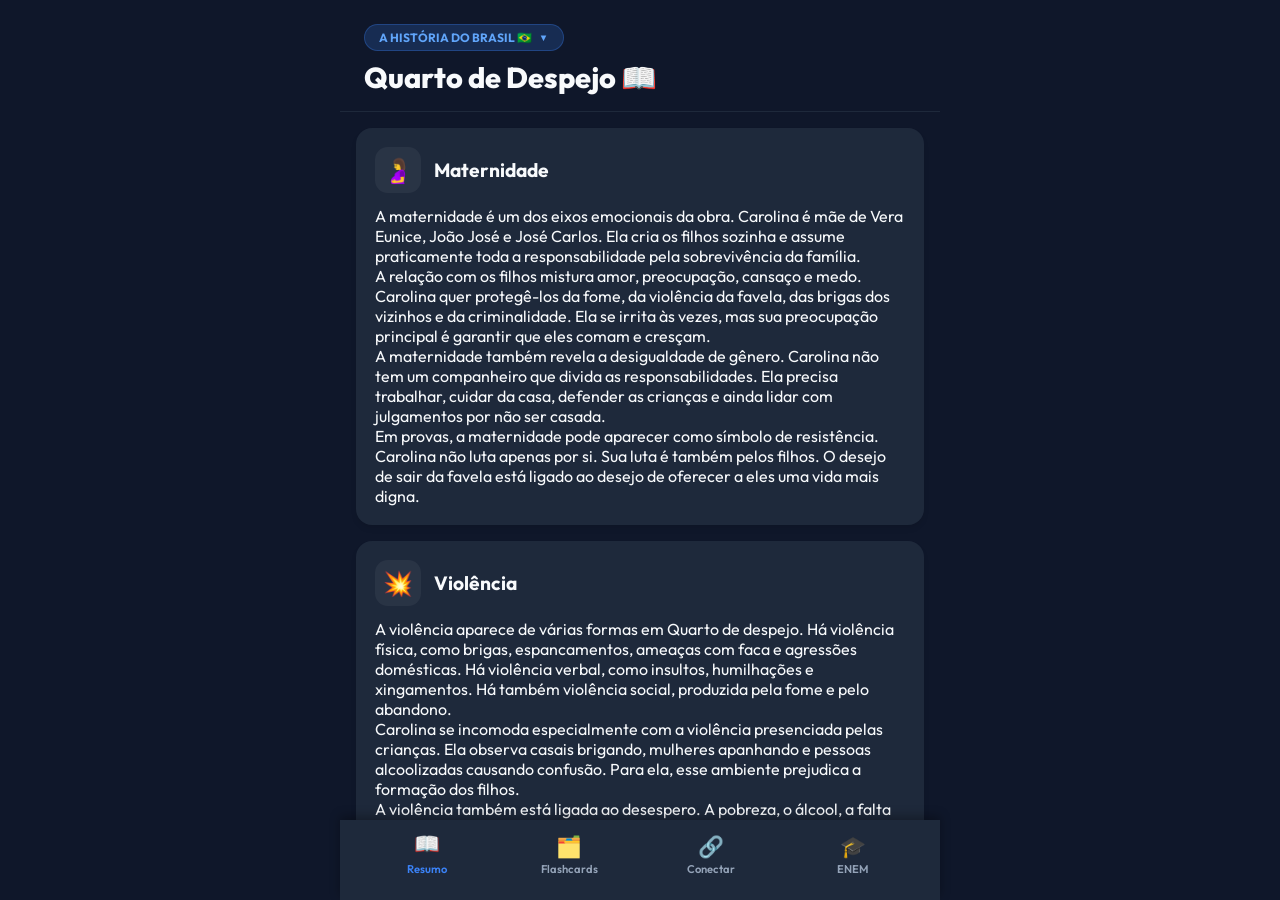
==== quarto.html @ 00ceaa67 "feat: adiciona tema Quarto de Despejo com markdown dinâmico e embaralhamento" ====
<!DOCTYPE html>
<html lang="pt-BR">
<head>
    <meta charset="UTF-8">
    <meta name="viewport" content="width=device-width, initial-scale=1.0, maximum-scale=1.0, user-scalable=no">
    <meta name="theme-color" content="#0f172a">
    <title>Quarto de Despejo - Estudo Completo</title>
    <link rel="manifest" href="manifest.json">
    <link href="https://fonts.googleapis.com/css2?family=Outfit:wght@300;400;500;600;700;800;900&display=swap" rel="stylesheet">
    <link rel="stylesheet" href="style.css?v=12">
    <!-- Confetti Library -->
    <script src="https://cdn.jsdelivr.net/npm/canvas-confetti@1.6.0/dist/confetti.browser.min.js"></script>
</head>
<body data-tema="quarto">
    <!-- Screen Flash Overlay for Feedback -->
    <div id="screen-flash" class="screen-flash"></div>
    <div class="app-container">
        <!-- Top Navigation -->
        <header class="app-header">
            <div class="header-titles">
                <div class="theme-selector-container" id="theme-selector">
                    <button class="theme-badge-btn" id="theme-badge-btn">
                        <span>A História do Brasil 🇧🇷</span>
                        <span class="dropdown-chevron">▼</span>
                    </button>
                    <div class="theme-dropdown-menu" id="theme-dropdown">
                        <button class="theme-option" data-theme="republica">
                            <span class="option-icon">👑</span>
                            <span class="option-text">Proclamação da República</span>
                        </button>
                        <button class="theme-option active" data-theme="livro-quarto">
                            <span class="option-icon">📖</span>
                            <span class="option-text">Quarto de Despejo</span>
                        </button>
                    </div>
                </div>
                <h1 id="page-title">Quarto de Despejo 📖</h1>
            </div>
        </header>

        <!-- Main Content Area -->
        <main class="main-content">
            <!-- SEÇÃO DE ESTUDO (RESUMO) -->
            <section id="conteudo" class="tab-content active">
                <!-- Tema: Proclamação da República -->
                <div id="content-republica" class="theme-content-section" style="display:none;">
                <div class="topic-card">
                    <div class="topic-header">
                        <div class="topic-icon">👀</div>
                        <h2>O Contexto de 1889</h2>
                    </div>
                    <img src="./assets/images/context_1889.png" alt="Contexto da Queda do Império" class="topic-image">
                    <div class="topic-body">
                        <p>O Império estava enfrentando seus últimos dias. Entenda os fatores que levaram à queda da Monarquia:</p>
                        <ul class="feature-list">
                            <li><strong>Abolição da Escravidão:</strong> Os fazendeiros ficaram inconformados por perder a mão de obra escrava e retiraram seu apoio ao Imperador Dom Pedro II.</li>
                            <li><strong>Movimento Republicano:</strong> Muitos setores da sociedade desejavam o federalismo (mais autonomia para que os estados pudessem se governar).</li>
                            <li><strong>A Questão Religiosa:</strong> O Governo Imperial e a Igreja Católica entraram em choque, fazendo com que o Imperador perdesse o suporte do clero.</li>
                            <li><strong>A Questão Militar:</strong> O Exército saiu vitorioso e fortalecido da Guerra do Paraguai e passou a exigir maior participação e influência na política nacional.</li>
                        </ul>
                        <div class="info-box success mt-2">
                            <strong>Em resumo:</strong> Dom Pedro II perdeu seus três pilares de sustentação (Igreja, Exército e Aristocracia Rural), ficando isolado no poder.
                        </div>
                    </div>
                </div>

                <div class="topic-card highlight-card">
                    <div class="topic-header">
                        <div class="topic-icon">⚔️</div>
                        <h2>A Queda do Império</h2>
                    </div>
                    <img src="./assets/images/queda_imperio.png" alt="A Queda do Império" class="topic-image">
                    <div class="topic-body">
                        <p>Como a Monarquia efetivamente chegou ao fim:</p>
                        <ul class="feature-list">
                            <li><strong>Data:</strong> 15 de novembro de 1889.</li>
                            <li><strong>Liderança:</strong> Marechal Deodoro da Fonseca assumiu o comando das tropas militares.</li>
                            <li><span class="alert-text">Ponto de Atenção 🚩:</span> A Proclamação foi, na prática, um <strong>GOLPE MILITAR</strong>. A população assistiu aos eventos sem compreender muito bem, acreditando se tratar apenas de um desfile militar.</li>
                        </ul>
                        <div class="info-box danger mt-2">
                            <strong>Ponto-chave:</strong> Não houve participação ou revolta popular. O novo regime foi instaurado pelas Forças Armadas.
                        </div>
                    </div>
                </div>

                <div class="topic-card">
                    <div class="topic-header">
                        <div class="topic-icon">🪖</div>
                        <h2>A República da Espada (1889-1894)</h2>
                    </div>
                    <img src="./assets/images/republica_espada.png" alt="A República da Espada" class="topic-image">
                    <div class="topic-body">
                        <p>Os cinco primeiros anos do novo regime. O termo "Espada" se refere ao fato de que os presidentes desse período eram militares: os Marechais Deodoro da Fonseca e Floriano Peixoto.</p>
                        <p>O governo neste período foi centralizador e autoritário.</p>
                        <ul class="tag-list">
                            <li class="tag">Estado Laico (Separação da Igreja) ❌⛪</li>
                            <li class="tag">Criação do Registro Civil 📜</li>
                        </ul>
                    </div>
                </div>

                <div class="topic-card">
                    <div class="topic-header">
                        <div class="topic-icon">💸</div>
                        <h2>A Crise do Encilhamento</h2>
                    </div>
                    <img src="./assets/images/encilhamento.png" alt="O Encilhamento" class="topic-image">
                    <div class="topic-body">
                        <p>Ainda na República da Espada, o ministro Rui Barbosa tentou industrializar o Brasil rapidamente, estimulando a economia. Sua estratégia:</p>
                        <ul class="feature-list">
                            <li>Liberou a emissão de moeda (dinheiro sem lastro).</li>
                            <li>Facilitou empréstimos bancários para abertura de novas empresas.</li>
                        </ul>
                        <p><strong>O resultado foi desastroso:</strong> Muitas pessoas pegavam empréstimos para criar "empresas fantasmas" na bolsa de valores. Isso gerou uma grave crise especulativa e altíssima inflação.</p>
                        <div class="info-box warning mt-2">
                            <strong>Consequência:</strong> O Encilhamento marcou a primeira grande crise econômica da recém-criada República.
                        </div>
                    </div>
                </div>

                <div class="topic-card">
                    <div class="topic-header">
                        <div class="topic-icon">📜</div>
                        <h2>A Constituição de 1891</h2>
                    </div>
                    <img src="./assets/images/constituicao_1891.png" alt="A Constituição de 1891" class="topic-image">
                    <div class="topic-body">
                        <p>A primeira Constituição Republicana estabeleceu a nova base legal do Brasil:</p>
                        <ul class="feature-list">
                            <li>O Brasil adotou o sistema Presidencialista de governo.</li>
                            <li>O Estado foi dividido em 3 Poderes (Executivo, Legislativo e Judiciário).</li>
                            <li>O Voto passou a ser <strong>ABERTO</strong> (não havia cabine secreta, as pessoas declaravam seus votos).</li>
                        </ul>
                        <div class="info-box danger mt-2">
                            <strong>⚠️ Exclusão Social:</strong> Apenas homens maiores de 21 anos e alfabetizados tinham direito ao voto. Mulheres, analfabetos, mendigos e soldados ficaram excluídos do sistema eleitoral.
                        </div>
                    </div>
                </div>

                <div class="topic-card highlight-card">
                    <div class="topic-header">
                        <div class="topic-icon">👑</div>
                        <h2>República Oligárquica (1894–1930)</h2>
                    </div>
                    <img src="./assets/images/republica_oligarquica.png" alt="República Oligárquica" class="topic-image">
                    <div class="topic-body">
                        <p>Com a saída dos militares da presidência, iniciou-se o domínio dos civis. Esta foi a fase mais longa da Primeira República, caracterizada pelo governo da "Oligarquia" (governo de poucos, exercido pela elite dominante).</p>
                        <p>O poder estava concentrado nas mãos dos grandes latifundiários, principalmente os produtores de café de São Paulo e Minas Gerais (a conhecida política do "Café com Leite").</p>
                        <div class="info-box success mt-2">
                            <strong>Dinâmica do Poder:</strong> A elite rural comandava as diretrizes econômicas e políticas do país, criando regras que beneficiavam diretamente seus negócios de exportação.
                        </div>
                    </div>
                </div>

                <div class="topic-card">
                    <div class="topic-header">
                        <div class="topic-icon">🤠</div>
                        <h2>O Coronelismo</h2>
                    </div>
                    <img src="./assets/images/coronelismo.png" alt="O Coronelismo" class="topic-image">
                    <div class="topic-body">
                        <p>No interior do Brasil, o poder local ficava nas mãos do <strong>Coronel</strong> (geralmente o maior fazendeiro e proprietário de terras da região).</p>
                        <p>Ele exercia forte influência política, social e econômica, controlando a estrutura da cidade e impondo a sua vontade sobre a população na hora das eleições.</p>
                    </div>
                </div>

                <div class="topic-card">
                    <div class="topic-header">
                        <div class="topic-icon">🐴</div>
                        <h2>O Voto de Cabresto</h2>
                    </div>
                    <img src="./assets/images/voto_cabresto.png" alt="O Voto de Cabresto" class="topic-image">
                    <div class="topic-body">
                        <p>Como o voto estabelecido pela Constituição era ABERTO, os eleitores não tinham liberdade e privacidade.</p>
                        <p>O "Voto de Cabresto" era o mecanismo utilizado pelos Coronéis para garantir que a população votasse em seus candidatos indicados. As abordagens incluíam:</p>
                        <ul class="feature-list">
                            <li><strong>Coação Física e Moral:</strong> Ameaças diretas de perda de emprego ou violência.</li>
                            <li><strong>Assistencialismo:</strong> Troca de favores eleitorais por mantimentos, pares de sapatos, remédios e ajuda financeira.</li>
                        </ul>
                        <div class="info-box warning mt-2">
                            <strong>Definição:</strong> O Voto de Cabresto representa a manipulação direta do eleitorado, tratando os cidadãos de forma guiada e sem independência.
                        </div>
                    </div>
                </div>

                <div class="topic-card">
                    <div class="topic-header">
                        <div class="topic-icon">🤝</div>
                        <h2>A Política dos Governadores</h2>
                    </div>
                    <img src="./assets/images/politica_governadores.png" alt="A Política dos Governadores" class="topic-image">
                    <div class="topic-body">
                        <p>Criada pelo presidente Campos Sales, foi uma aliança estratégica entre o Governo Federal e os Governos Estaduais para frear a oposição.</p>
                        <p>O esquema funcionava como uma troca de favores:</p>
                        <ol>
                            <li style="margin-bottom: 0.5rem">Os Coronéis garantiam os votos da população nos candidatos a <strong>Governador</strong>.</li>
                            <li style="margin-bottom: 0.5rem">Os Governadores garantiam apoio incondicional e os votos de seu estado para o <strong>Presidente</strong> da República.</li>
                            <li style="margin-bottom: 0.5rem">Em troca, o Presidente enviava verbas e não interferia nas fraudes e no domínio local exercido pelas oligarquias estaduais e pelos Coronéis.</li>
                        </ol>
                        <div class="info-box success mt-2">
                            <strong>A Estrutura:</strong> Tratava-se de um ciclo fechado. Através do auxílio mútuo e do controle eleitoral, os mesmos grupos políticos mantiveram-se no poder por décadas ininterruptas.
                        </div>
                    </div>
                </div>
                </div> <!-- /content-republica -->

                <!-- Tema: Quarto de Despejo -->
                <div id="content-livro-quarto" class="theme-content-section active"></div>

                <!-- Spacing for bottom nav -->
                <div style="height: 80px;"></div>
            </section>

            <!-- SEÇÃO FLASHCARDS -->
            <section id="flashcards-game" class="tab-content" style="display: none;">
                <div class="flashcard-wrapper game-view">
                    
                    <div class="level-indicator">
                        <span id="flash-level-text" class="level-badge">Nível 1</span>
                    </div>

                    <div class="progress-bar-top">
                        <div class="progress-fill" id="progress"></div>
                    </div>
                    
                    <div class="flashcard-container">
                        <div class="flashcard" id="card">
                            <div class="flashcard-inner">
                                <div class="flashcard-front">
                                    <span class="card-number" id="card-counter">1/10</span>
                                    <img src="" id="card-image" alt="Ilustração do tema" style="width: 120px; height: 120px; object-fit: cover; border-radius: 50%; border: 3px solid rgba(255,255,255,0.2); margin-top: 1rem; display: none;">
                                    <div class="question-content" style="margin-top: 1rem;">
                                        <h3 id="card-question">Pergunta</h3>
                                    </div>
                                    <p class="flip-hint pulse">Toque para avaliar a resposta 👀</p>
                                </div>
                                <div class="flashcard-back">
                                    <div class="answer-content">
                                        <h3 style="color: #93c5fd; margin-bottom: 0.5rem;" id="card-answer-title">Isso é Verdade ou Falso? 🤔</h3>
                                        <p id="card-answer">Resposta</p>
                                    </div>
                                    <div class="evaluation-buttons" id="eval-btns">
                                        <button class="eval-btn error" id="btn-wrong">
                                            <span class="icon">❌</span> Errado
                                        </button>
                                        <button class="eval-btn success" id="btn-correct">
                                            <span class="icon">✅</span> Certo
                                        </button>
                                    </div>
                                    <div class="continue-area" id="continue-area" style="display: none; margin-top: 1.5rem; text-align: center;">
                                        <button class="action-btn primary-btn" id="btn-continue" style="opacity: 0.5; pointer-events: none; margin-bottom: 0;">
                                            Aguarde... ⏱️
                                        </button>
                                    </div>
                                </div>
                            </div>
                        </div>
                        <div class="swipe-hints">
                            <span>Deslize para a esquerda (Errado) ou Direita (Certo) ↔️</span>
                        </div>
                    </div>
                </div>
            </section>

            <!-- SEÇÃO LIGAR OS PONTOS -->
            <section id="match-game" class="tab-content" style="display: none;">
                <div class="game-view">
                    <div class="level-indicator mt-2">
                        <span id="match-level-text" class="level-badge">Nível 1</span>
                    </div>

                    <div class="progress-bar-top mt-2">
                        <div class="progress-fill" id="match-progress"></div>
                    </div>
                    <div class="match-header">
                        <h3>Ligue os Pontos 🔗</h3>
                        <p>Toque no conceito e depois na sua respectiva resposta para conectá-los!</p>
                    </div>
                    <div class="match-board" id="match-board">
                        <div class="match-col" id="match-col-q">
                            <!-- Items inserted by JS -->
                        </div>
                        <div class="match-col" id="match-col-a">
                            <!-- Items inserted by JS -->
                        </div>
                    </div>
                    <button id="btn-next-match" class="action-btn primary-btn mt-4" style="display:none;">Próxima Rodada 🚀</button>
                </div>
            </section>

            <!-- SEÇÃO ENEM -->
            <section id="enem-game" class="tab-content" style="display: none;">
                <div class="game-view">
                    <div class="level-indicator mt-2">
                        <span class="level-badge">Simulado ENEM 🎓</span>
                    </div>

                    <div class="progress-bar-top mt-2">
                        <div class="progress-fill" id="enem-progress"></div>
                    </div>
                    
                    <div class="enem-container">
                        <div class="flashcard" style="cursor: default;">
                            <div class="flashcard-inner" style="transform: none;">
                                <div class="flashcard-front" style="position: relative; height: auto; min-height: 350px;">
                                    <span class="card-number" id="enem-counter">1/5</span>
                                    <div class="question-content" style="text-align: left; margin-top: 1.5rem;">
                                        <h3 id="enem-question" style="font-size: 1.1rem; line-height: 1.5; margin-bottom: 1.5rem; font-weight: 500;">Pergunta ENEM</h3>
                                    </div>
                                    <div class="enem-options" id="enem-options">
                                        <!-- Options injected by JS -->
                                    </div>
                                    <div class="continue-area" id="enem-continue-area" style="display: none; margin-top: 1.5rem; text-align: center;">
                                        <button class="action-btn primary-btn pulse" id="btn-enem-continue">
                                            Próxima Questão ➡️
                                        </button>
                                    </div>
                                </div>
                            </div>
                        </div>
                    </div>
                </div>
            </section>

            <!-- TELA DE RESULTADOS -->
            <section id="results" class="tab-content" style="display: none;">
                <div class="results-container">
                    <h2 id="result-title">Nível Concluído! 🎉</h2>
                    <div class="score-circle">
                        <span id="score-text">0/10</span>
                    </div>
                    <p class="score-message" id="score-message">Excelente desempenho!</p>
                    
                    <div class="stats-row" id="stats-row">
                        <div class="stat-box success-box">
                            <span class="stat-val" id="stat-correct">0</span>
                            <span class="stat-label">Acertos ✅</span>
                        </div>
                        <div class="stat-box error-box" id="error-box">
                            <span class="stat-val" id="stat-wrong">0</span>
                            <span class="stat-label">Erros ❌</span>
                        </div>
                    </div>

                    <div id="next-level-area" class="mt-4" style="display: none;">
                        <p style="margin-bottom: 1rem; color: #f59e0b; font-weight: 600;">Excelente! Está pronto para o próximo passo? O Nível 2 exigirá domínio do conteúdo com conceitos mais formais. 🚀</p>
                        <button class="action-btn next-level-btn" id="btn-next-level">Ir para o Nível 2 📘</button>
                    </div>

                    <div id="restart-area" class="mt-4">
                        <button class="action-btn primary-btn" id="btn-restart">Tentar Novamente 🔄</button>
                        <button class="action-btn secondary-btn" id="btn-back-study">Voltar ao Resumo 📖</button>
                    </div>
                </div>
            </section>
        </main>

        <!-- Bottom Navigation -->
        <nav class="bottom-nav">
            <button class="nav-item active" data-target="conteudo">
                <span class="nav-icon">📖</span>
                <span>Resumo</span>
            </button>
            <button class="nav-item" data-target="flashcards-game">
                <span class="nav-icon">🗂️</span>
                <span>Flashcards</span>
            </button>
            <button class="nav-item" data-target="match-game">
                <span class="nav-icon">🔗</span>
                <span>Conectar</span>
            </button>
            <button class="nav-item" data-target="enem-game">
                <span class="nav-icon">🎓</span>
                <span>ENEM</span>
            </button>
        </nav>
    </div>

    <script src="quarto_markdown.js?v=12"></script>
    <script src="script.js?v=12"></script>
</body>
</html>
---- style.css ----
:root {
    --primary: #3b82f6;
    --primary-dark: #2563eb;
    --bg: #0f172a;
    --surface: #1e293b;
    --surface-active: #334155;
    --text-main: #f8fafc;
    --text-muted: #94a3b8;
    --success: #10b981;
    --danger: #ef4444;
    --warning: #f59e0b;
}

* {
    margin: 0;
    padding: 0;
    box-sizing: border-box;
    font-family: 'Outfit', sans-serif;
    -webkit-tap-highlight-color: transparent;
}

body {
    background-color: var(--bg);
    color: var(--text-main);
    overflow-x: hidden;
    overscroll-behavior-y: none; /* Prevent pull-to-refresh on mobile apps */
}

/* Screen Flash Overlay */
.screen-flash {
    position: fixed;
    top: 0; left: 0; right: 0; bottom: 0;
    pointer-events: none;
    z-index: 9999;
    opacity: 0;
    transition: opacity 0.3s;
}

.flash-green {
    background-color: rgba(16, 185, 129, 0.4);
    animation: flashFade 0.6s ease-out forwards;
}

.flash-red {
    background-color: rgba(239, 68, 68, 0.4);
    animation: flashFade 0.6s ease-out forwards;
}

@keyframes flashFade {
    0% { opacity: 1; }
    100% { opacity: 0; }
}

.app-container {
    width: 100%;
    max-width: 600px;
    margin: 0 auto;
    height: 100vh;
    display: flex;
    flex-direction: column;
    position: relative;
}

/* Header */
.app-header {
    padding: 1.5rem 1.5rem 1rem;
    background: var(--bg);
    position: sticky;
    top: 0;
    z-index: 10;
    border-bottom: 1px solid var(--surface);
}

.badge {
    background: rgba(59, 130, 246, 0.2);
    color: #60a5fa;
    padding: 0.2rem 0.8rem;
    border-radius: 20px;
    font-size: 0.75rem;
    font-weight: 700;
    text-transform: uppercase;
}

.app-header h1 {
    font-size: 1.8rem;
    margin-top: 0.5rem;
    font-weight: 800;
}

/* Main Area */
.main-content {
    flex: 1;
    overflow-y: auto;
    padding: 1rem 1rem 80px 1rem; /* bottom padding for nav */
}

/* Study Cards */
.topic-card {
    background: var(--surface);
    border-radius: 1rem;
    padding: 1.2rem;
    margin-bottom: 1rem;
    box-shadow: 0 4px 6px -1px rgba(0,0,0,0.1);
}

.highlight-card {
    background: linear-gradient(135deg, #1e293b, #1e1b4b);
    border: 1px solid #4338ca;
}

.topic-header {
    display: flex;
    align-items: center;
    gap: 0.8rem;
    margin-bottom: 0.8rem;
}

.topic-image {
    width: 100%;
    height: auto;
    border-radius: 0.8rem;
    margin-bottom: 1rem;
    box-shadow: 0 4px 6px -1px rgba(0,0,0,0.2);
    border: 2px solid var(--surface-active);
}

.topic-icon {
    font-size: 1.5rem;
    background: rgba(255,255,255,0.05);
    padding: 0.5rem;
    border-radius: 0.8rem;
}

.topic-header h2 { font-size: 1.2rem; }
.feature-list li { margin-bottom: 0.5rem; font-size: 0.95rem; color: #cbd5e1; }
.alert-text { color: #f87171; font-weight: 600; }
.tag-list { display: flex; gap: 0.4rem; flex-wrap: wrap; list-style: none; }
.tag { background: rgba(255,255,255,0.1); padding: 0.2rem 0.6rem; border-radius: 12px; font-size: 0.8rem; }
.info-box { padding: 0.8rem; border-radius: 0.5rem; font-size: 0.9rem; margin-top: 0.8rem; }
.info-box.warning { background: rgba(245,158,11,0.1); color: #fcd34d; }
.info-box.danger { background: rgba(239,68,68,0.1); color: #fca5a5; }

.grid-2-cols { display: grid; grid-template-columns: 1fr 1fr; gap: 0.8rem; }
.feature-item { background: rgba(255,255,255,0.03); padding: 0.8rem; border-radius: 0.5rem; }
.feature-item h4 { font-size: 0.95rem; color: #93c5fd; }
.feature-item p { font-size: 0.85rem; color: #94a3b8; margin-top: 0.2rem; }

/* Treinar Menu */
.treinar-menu {
    text-align: center;
    padding: 1rem 0;
}

.treinar-menu h2 {
    margin-bottom: 2rem;
    font-size: 1.6rem;
}

.mode-cards {
    display: flex;
    flex-direction: column;
    gap: 1rem;
}

.mode-btn {
    background: var(--surface);
    border: 2px solid var(--surface-active);
    border-radius: 1rem;
    padding: 1.5rem;
    display: flex;
    align-items: center;
    gap: 1rem;
    cursor: pointer;
    text-align: left;
    color: var(--text-main);
    transition: transform 0.2s, background-color 0.2s;
}

.mode-btn:active {
    transform: scale(0.96);
    background: var(--surface-active);
}

.mode-icon {
    font-size: 2.2rem;
    background: rgba(255,255,255,0.05);
    padding: 0.8rem;
    border-radius: 1rem;
}

.mode-text h3 {
    font-size: 1.2rem;
    margin-bottom: 0.2rem;
}

.mode-text p {
    font-size: 0.85rem;
    color: var(--text-muted);
}

.game-view {
    height: 100%;
    display: flex;
    flex-direction: column;
}

.back-btn {
    background: none;
    border: none;
    color: var(--primary);
    font-size: 1rem;
    font-weight: 600;
    padding: 0.5rem 0;
    cursor: pointer;
    align-self: flex-start;
    margin-bottom: 0.5rem;
}

/* Match Game (Ligar Pontos) */
.match-header {
    text-align: center;
    margin-bottom: 1.5rem;
    margin-top: 1rem;
}

.match-header h3 {
    font-size: 1.3rem;
    color: var(--text-main);
}

.match-header p {
    font-size: 0.85rem;
    color: var(--text-muted);
    margin-top: 0.5rem;
}

.match-board {
    display: flex;
    gap: 0.8rem;
    flex: 1;
}

.match-col {
    flex: 1;
    display: flex;
    flex-direction: column;
    gap: 0.8rem;
}

.match-item {
    background: var(--surface);
    border: 2px solid var(--surface-active);
    border-radius: 0.8rem;
    padding: 0.8rem;
    font-size: 0.85rem;
    font-weight: 500;
    cursor: pointer;
    transition: all 0.2s;
    text-align: center;
    display: flex;
    align-items: center;
    justify-content: center;
    min-height: 85px;
    box-shadow: 0 4px 6px -1px rgba(0,0,0,0.1);
    user-select: none;
}

/* Ligar os Pontos States */
.match-item.selected {
    border-color: var(--primary);
    background: rgba(59, 130, 246, 0.15);
    transform: scale(1.03);
}

.match-item.matched {
    border-color: var(--success);
    background: rgba(16, 185, 129, 0.15);
    color: #6ee7b7;
    opacity: 0.7;
    pointer-events: none;
    transform: scale(0.98);
}

.match-item.error {
    animation: shake 0.4s;
    border-color: var(--danger);
    background: rgba(239, 68, 68, 0.15);
}

@keyframes shake {
    0%, 100% { transform: translateX(0); }
    25% { transform: translateX(-5px); }
    75% { transform: translateX(5px); }
}


/* Flashcards Area */
.flashcard-wrapper {
    height: 100%;
    display: flex;
    flex-direction: column;
}

.progress-bar-top {
    height: 6px;
    background: var(--surface);
    border-radius: 3px;
    margin-bottom: 1.5rem;
    overflow: hidden;
}

.progress-fill {
    height: 100%;
    background: var(--primary);
    width: 0%;
    transition: width 0.3s ease;
}

.flashcard-container {
    flex: 1;
    perspective: 1000px;
    display: flex;
    flex-direction: column;
    justify-content: center;
}

.flashcard {
    width: 100%;
    height: 60vh;
    max-height: 450px;
    min-height: 380px;
    cursor: pointer;
    position: relative;
    touch-action: pan-y;
}

.flashcard-inner {
    position: relative;
    width: 100%;
    height: 100%;
    transition: transform 0.5s cubic-bezier(0.4, 0, 0.2, 1);
    transform-style: preserve-3d;
}

.flashcard.flipped .flashcard-inner {
    transform: rotateY(180deg);
}

.flashcard-front, .flashcard-back {
    position: absolute;
    width: 100%;
    height: 100%;
    backface-visibility: hidden;
    border-radius: 1.5rem;
    padding: 1.2rem;
    display: flex;
    flex-direction: column;
    box-shadow: 0 10px 25px -5px rgba(0,0,0,0.3);
    overflow-y: auto; /* allows scrolling if content is huge on small screens */
}

.flashcard-front {
    background: linear-gradient(145deg, #1e3a8a, #1e40af);
    align-items: center;
    justify-content: center;
    text-align: center;
}

.flashcard-back {
    background: linear-gradient(145deg, var(--surface), #0f172a);
    border: 2px solid var(--surface-active);
    transform: rotateY(180deg);
    justify-content: space-between;
}

.card-number {
    position: absolute;
    top: 1rem;
    right: 1rem;
    background: rgba(0,0,0,0.3);
    padding: 0.2rem 0.6rem;
    border-radius: 12px;
    font-size: 0.8rem;
}

.question-content h3 { font-size: 1.5rem; font-weight: 700; }
.answer-content { flex: 1; display: flex; flex-direction: column; justify-content: center; text-align: center; }
.answer-content p { font-size: 1.1rem; line-height: 1.5; }

.pulse { animation: pulse 2s infinite; }
@keyframes pulse {
    0% { opacity: 0.5; }
    50% { opacity: 1; }
    100% { opacity: 0.5; }
}

.flip-hint { position: absolute; bottom: 1.5rem; font-size: 0.9rem; color: #93c5fd; }

/* Evaluation Buttons */
.evaluation-buttons {
    display: flex;
    gap: 1rem;
    margin-top: 1rem;
    opacity: 0;
    pointer-events: none;
    transition: opacity 0.3s;
}

.flashcard.flipped .evaluation-buttons {
    opacity: 1;
    pointer-events: all;
    transition-delay: 0.3s;
}

.eval-btn {
    flex: 1;
    padding: 1rem;
    border: none;
    border-radius: 1rem;
    font-size: 1rem;
    font-weight: 700;
    color: white;
    cursor: pointer;
    display: flex;
    align-items: center;
    justify-content: center;
    gap: 0.5rem;
    transition: transform 0.1s;
}

.eval-btn.error { background: rgba(239, 68, 68, 0.2); border: 2px solid var(--danger); color: #fca5a5; }
.eval-btn.success { background: rgba(16, 185, 129, 0.2); border: 2px solid var(--success); color: #6ee7b7; }
.eval-btn:active { transform: scale(0.95); }

.swipe-hints { text-align: center; margin-top: 1.5rem; color: var(--text-muted); font-size: 0.85rem; }

/* Results Screen */
.results-container { text-align: center; padding: 2rem 1rem; }
.results-container h2 { font-size: 2rem; margin-bottom: 2rem; }
.score-circle {
    width: 150px;
    height: 150px;
    border-radius: 50%;
    background: conic-gradient(var(--success) 0%, var(--surface) 0%);
    margin: 0 auto;
    display: flex;
    align-items: center;
    justify-content: center;
    position: relative;
    box-shadow: 0 10px 20px rgba(0,0,0,0.2);
}
.score-circle::before {
    content: '';
    position: absolute;
    width: 130px;
    height: 130px;
    background: var(--bg);
    border-radius: 50%;
}
.score-circle span { position: relative; font-size: 2.5rem; font-weight: 800; }
.score-message { margin-top: 1.5rem; font-size: 1.2rem; color: #93c5fd; font-weight: 600; }

.stats-row { display: flex; gap: 1rem; margin-top: 2rem; }
.stat-box { flex: 1; padding: 1rem; border-radius: 1rem; display: flex; flex-direction: column; }
.success-box { background: rgba(16, 185, 129, 0.1); border: 1px solid rgba(16, 185, 129, 0.3); }
.error-box { background: rgba(239, 68, 68, 0.1); border: 1px solid rgba(239, 68, 68, 0.3); }
.stat-val { font-size: 1.8rem; font-weight: 800; }
.stat-label { font-size: 0.9rem; color: var(--text-muted); font-weight: bold; }

.action-btn { width: 100%; padding: 1.2rem; border-radius: 1rem; font-size: 1.1rem; font-weight: 800; cursor: pointer; margin-bottom: 1rem; border: none; transition: transform 0.1s; }
.action-btn:active { transform: scale(0.96); }
.primary-btn { background: var(--primary); color: white; }
.secondary-btn { background: var(--surface); border: 1px solid var(--surface-active); color: white; }

.next-level-btn {
    background: linear-gradient(135deg, #f59e0b, #ef4444);
    color: white;
    box-shadow: 0 4px 15px rgba(239, 68, 68, 0.3);
    font-size: 1.2rem;
    animation: pulse 2s infinite;
}

.level-indicator {
    text-align: center;
    margin-bottom: 1rem;
}
.level-badge {
    background: linear-gradient(135deg, #1e1b4b, #312e81);
    color: #a5b4fc;
    padding: 0.4rem 1rem;
    border-radius: 20px;
    font-weight: 800;
    font-size: 0.85rem;
    border: 1px solid #4338ca;
    letter-spacing: 1px;
}

.mt-4 { margin-top: 2rem; }

/* Bottom Navigation */
.bottom-nav {
    position: fixed;
    bottom: 0;
    left: 50%;
    transform: translateX(-50%);
    width: 100%;
    max-width: 600px;
    background: var(--surface);
    display: flex;
    padding: 0.8rem 1rem 1.5rem; /* extra padding for iOS safe area */
    box-shadow: 0 -4px 10px rgba(0,0,0,0.3);
    z-index: 100;
}

.nav-item {
    flex: 1;
    display: flex;
    flex-direction: column;
    align-items: center;
    background: transparent;
    border: none;
    color: var(--text-muted);
    font-size: 0.7rem; /* Reduced to fit 4 items nicely */
    font-weight: 600;
    gap: 0.2rem;
    transition: 0.2s;
}

.nav-item.active { color: var(--primary); }
.nav-icon { font-size: 1.3rem; transition: transform 0.2s; } /* Reduced icon size */
.nav-item.active .nav-icon { transform: translateY(-3px); }

/* Animations */
@keyframes fadeIn { from { opacity: 0; transform: translateY(10px); } to { opacity: 1; transform: translateY(0); } }
.tab-content.active { animation: fadeIn 0.3s ease forwards; display: block !important; }

/* ENEM STYLES */
.enem-options {
    display: flex;
    flex-direction: column;
    gap: 0.8rem;
    margin-bottom: 1rem;
}

.enem-option {
    background-color: var(--bg);
    border: 2px solid var(--surface-active);
    border-radius: 12px;
    padding: 1rem;
    text-align: left;
    color: var(--text-main);
    font-size: 0.95rem;
    transition: all 0.2s ease;
    cursor: pointer;
    line-height: 1.4;
    display: flex;
    align-items: flex-start;
    gap: 0.8rem;
}

.enem-option .letter {
    font-weight: bold;
    color: var(--primary);
    min-width: 20px;
}

.enem-option:hover {
    border-color: var(--primary);
    background-color: rgba(59, 130, 246, 0.1);
}

.enem-option.correct {
    background-color: rgba(16, 185, 129, 0.1);
    border-color: var(--success);
    color: #a7f3d0;
}

.enem-option.wrong {
    background-color: rgba(239, 68, 68, 0.1);
    border-color: var(--danger);
    color: #fca5a5;
    opacity: 0.7;
}

.enem-option:disabled {
    cursor: not-allowed;
    pointer-events: none;
}

/* Theme Selector Styles */
.theme-selector-container {
    position: relative;
    display: inline-block;
}

.theme-badge-btn {
    background: rgba(59, 130, 246, 0.2);
    color: #60a5fa;
    padding: 0.3rem 0.9rem;
    border-radius: 20px;
    font-size: 0.75rem;
    font-weight: 700;
    text-transform: uppercase;
    border: 1px solid rgba(59, 130, 246, 0.3);
    cursor: pointer;
    display: inline-flex;
    align-items: center;
    gap: 0.4rem;
    transition: all 0.2s cubic-bezier(0.4, 0, 0.2, 1);
    outline: none;
    font-family: 'Outfit', sans-serif;
}

.theme-badge-btn:hover {
    background: rgba(59, 130, 246, 0.35);
    border-color: rgba(59, 130, 246, 0.6);
    transform: translateY(-1px);
}

.theme-badge-btn:active {
    transform: translateY(0);
}

.theme-badge-btn .dropdown-chevron {
    font-size: 0.6rem;
    transition: transform 0.2s ease;
}

.theme-selector-container.open .theme-badge-btn .dropdown-chevron {
    transform: rotate(180deg);
}

.theme-dropdown-menu {
    position: absolute;
    top: calc(100% + 8px);
    left: 0;
    background: rgba(30, 41, 59, 0.95);
    border: 1px solid rgba(255, 255, 255, 0.1);
    border-radius: 12px;
    padding: 0.4rem;
    min-width: 250px;
    box-shadow: 0 10px 25px -5px rgba(0, 0, 0, 0.5), 0 8px 10px -6px rgba(0, 0, 0, 0.5);
    backdrop-filter: blur(12px);
    z-index: 100;
    display: none;
    opacity: 0;
    transform: translateY(-10px);
    transition: opacity 0.2s ease, transform 0.2s ease;
}

.theme-dropdown-menu.show {
    display: block;
    opacity: 1;
    transform: translateY(0);
}

.theme-option {
    display: flex;
    align-items: center;
    gap: 0.8rem;
    width: 100%;
    padding: 0.7rem 0.8rem;
    border: none;
    background: transparent;
    color: var(--text-muted);
    font-family: 'Outfit', sans-serif;
    font-size: 0.85rem;
    font-weight: 500;
    text-align: left;
    border-radius: 8px;
    cursor: pointer;
    transition: all 0.15s ease;
}

.theme-option:hover {
    background: rgba(255, 255, 255, 0.05);
    color: var(--text-main);
}

.theme-option.active {
    background: rgba(59, 130, 246, 0.15);
    color: #60a5fa;
    font-weight: 600;
}

.theme-option .option-icon {
    font-size: 1.1rem;
}

/* Transitions for dynamic page-content swap */
.theme-content-section {
    display: none;
    opacity: 0;
    transform: translateY(8px);
    transition: opacity 0.25s ease, transform 0.25s ease;
}

.theme-content-section.active {
    display: block;
    opacity: 1;
    transform: translateY(0);
}
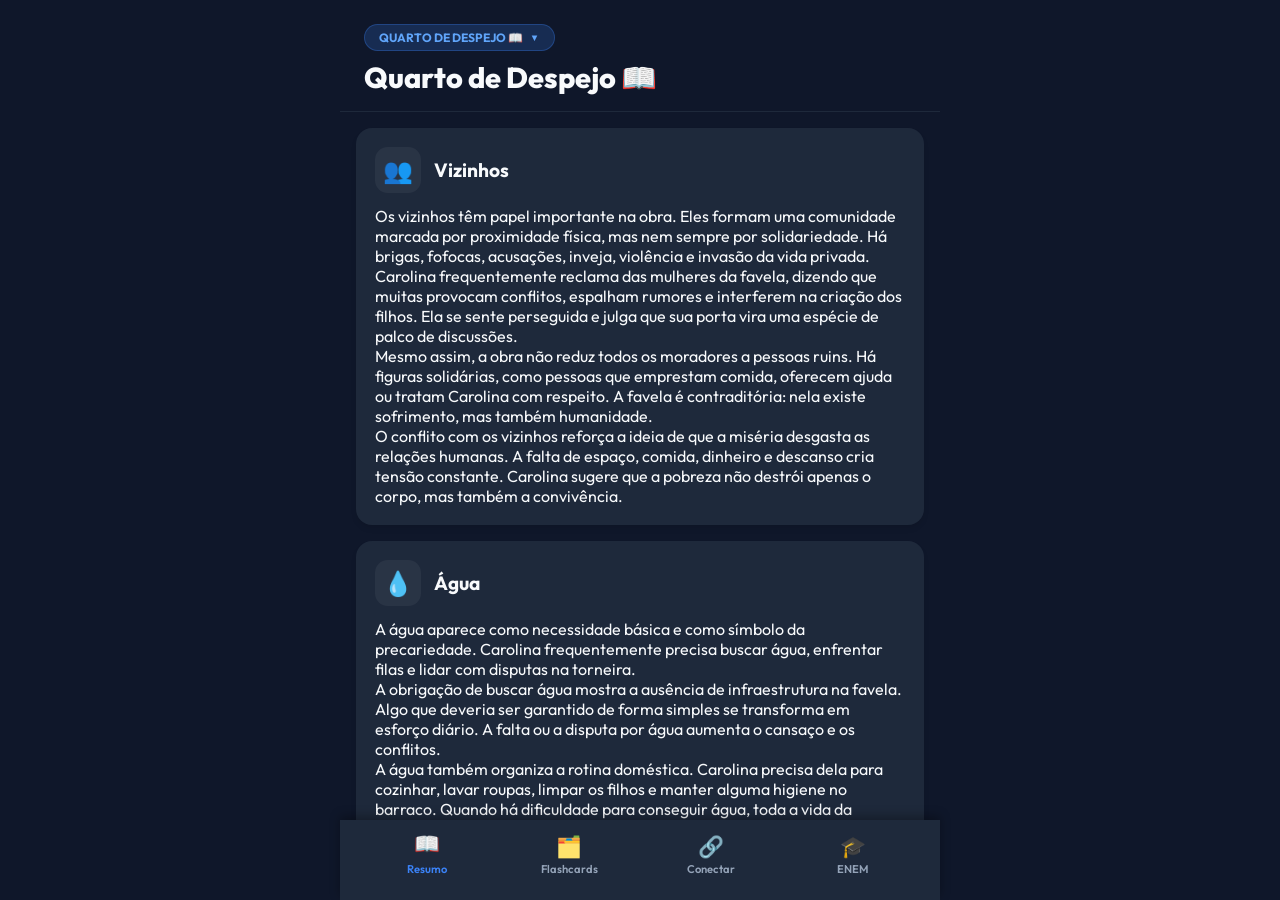
==== commit fb2b5a93: "fix: atualiza dinamicamente o texto do botão de badge com o tema selecionado" ====
--- a/quarto.html
+++ b/quarto.html
@@ -7,7 +7,7 @@
     <title>Quarto de Despejo - Estudo Completo</title>
     <link rel="manifest" href="manifest.json">
     <link href="https://fonts.googleapis.com/css2?family=Outfit:wght@300;400;500;600;700;800;900&display=swap" rel="stylesheet">
-    <link rel="stylesheet" href="style.css?v=12">
+    <link rel="stylesheet" href="style.css?v=14">
     <!-- Confetti Library -->
     <script src="https://cdn.jsdelivr.net/npm/canvas-confetti@1.6.0/dist/confetti.browser.min.js"></script>
 </head>
@@ -376,7 +376,7 @@
         </nav>
     </div>
 
-    <script src="quarto_markdown.js?v=12"></script>
-    <script src="script.js?v=12"></script>
+    <script src="quarto_markdown.js?v=14"></script>
+    <script src="script.js?v=14"></script>
 </body>
 </html>
